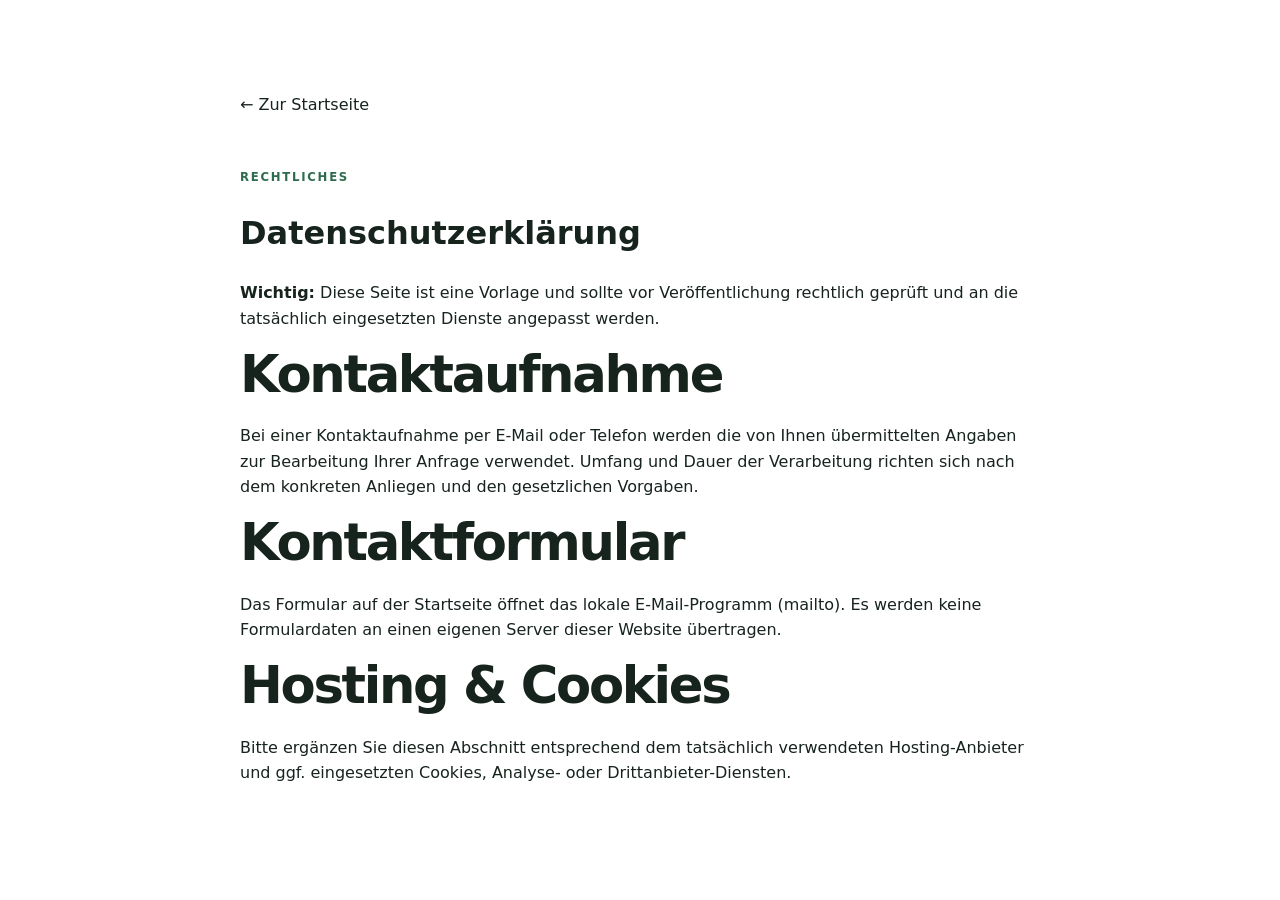
==== datenschutz.html @ 11e71578 "Add files via upload" ====
<!doctype html><html lang="de"><head><meta charset="utf-8"><meta name="viewport" content="width=device-width,initial-scale=1"><title>Datenschutz | InfraVeget</title><link rel="stylesheet" href="styles.css"></head><body><main class="section"><div class="container" style="max-width:800px"><a href="index.html">← Zur Startseite</a><p class="eyebrow" style="margin-top:50px">Rechtliches</p><h1>Datenschutzerklärung</h1><p><strong>Wichtig:</strong> Diese Seite ist eine Vorlage und sollte vor Veröffentlichung rechtlich geprüft und an die tatsächlich eingesetzten Dienste angepasst werden.</p><h2>Kontaktaufnahme</h2><p>Bei einer Kontaktaufnahme per E-Mail oder Telefon werden die von Ihnen übermittelten Angaben zur Bearbeitung Ihrer Anfrage verwendet. Umfang und Dauer der Verarbeitung richten sich nach dem konkreten Anliegen und den gesetzlichen Vorgaben.</p><h2>Kontaktformular</h2><p>Das Formular auf der Startseite öffnet das lokale E-Mail-Programm (mailto). Es werden keine Formulardaten an einen eigenen Server dieser Website übertragen.</p><h2>Hosting & Cookies</h2><p>Bitte ergänzen Sie diesen Abschnitt entsprechend dem tatsächlich verwendeten Hosting-Anbieter und ggf. eingesetzten Cookies, Analyse- oder Drittanbieter-Diensten.</p></div></main></body></html>
---- styles.css ----
:root{--green:#214b38;--green2:#2f6b4f;--lime:#a7c957;--cream:#f4f2e9;--ink:#17231d;--muted:#65716a;--line:#dce2dc;--white:#fff;--shadow:0 18px 55px rgba(24,48,35,.12)}
*{box-sizing:border-box}html{scroll-behavior:smooth}body{margin:0;font-family:Inter,ui-sans-serif,system-ui,-apple-system,BlinkMacSystemFont,"Segoe UI",sans-serif;color:var(--ink);line-height:1.6;background:#fff}a{color:inherit;text-decoration:none}.container{width:min(1120px,92%);margin:auto}
.site-header{position:sticky;top:0;z-index:10;background:rgba(255,255,255,.94);backdrop-filter:blur(12px);border-bottom:1px solid var(--line)}.nav{min-height:76px;display:flex;align-items:center;justify-content:space-between}.brand{display:flex;gap:12px;align-items:center}.brand-mark{width:42px;height:42px;border-radius:12px;background:var(--green);color:#fff;display:grid;place-items:center;font-weight:800;letter-spacing:-1px}.brand strong{display:block;font-size:1.08rem}.brand small{display:block;color:var(--muted);font-size:.68rem}.nav-links{display:flex;gap:28px;align-items:center;font-weight:650;font-size:.92rem}.nav-links a:hover{color:var(--green2)}.nav-cta{padding:10px 16px;border-radius:999px;background:var(--green);color:#fff}.menu-toggle{display:none;border:0;background:none;font-size:1.6rem}
.hero{background:linear-gradient(135deg,#f5f5ec 0%,#eaf1e9 100%);padding:86px 0 62px;overflow:hidden}.hero-grid{display:grid;grid-template-columns:1.12fr .88fr;gap:70px;align-items:center}.eyebrow{text-transform:uppercase;letter-spacing:.15em;font-size:.73rem;font-weight:800;color:var(--green2);margin:0 0 12px}.hero h1{font-size:clamp(3rem,6vw,5.4rem);line-height:.98;letter-spacing:-.06em;margin:0 0 26px}.hero h1 span{color:var(--green2)}.hero-copy{font-size:1.15rem;color:#4d5a53;max-width:650px}.hero-actions{display:flex;gap:12px;margin:30px 0}.btn{display:inline-flex;justify-content:center;align-items:center;border:0;border-radius:12px;padding:13px 20px;font-weight:800;cursor:pointer;font-size:.95rem}.btn-primary{background:var(--green);color:#fff}.btn-primary:hover{background:#173b2b}.btn-secondary{background:#fff;border:1px solid var(--line);color:var(--green)}.trust-row{display:grid;grid-template-columns:repeat(3,1fr);gap:16px;margin-top:38px}.trust-row div{border-left:2px solid var(--lime);padding-left:12px}.trust-row strong,.trust-row span{display:block}.trust-row strong{font-size:.86rem}.trust-row span{font-size:.72rem;color:var(--muted);line-height:1.35;margin-top:4px}.hero-card{background:var(--green);color:#fff;padding:34px;border-radius:28px;box-shadow:var(--shadow);position:relative}.hero-card:before{content:"";position:absolute;width:180px;height:180px;border-radius:50%;background:rgba(167,201,87,.16);right:-55px;top:-55px}.leaf{font-size:2.3rem;color:var(--lime)}.hero-card p{margin:0;color:#b8cfbc;text-transform:uppercase;letter-spacing:.14em;font-size:.7rem;font-weight:800}.hero-card h2{font-size:1.8rem;line-height:1.18;margin:8px 0 24px;letter-spacing:-.03em}.hero-card ul{list-style:none;padding:0;margin:0}.hero-card li{padding:11px 0;border-top:1px solid rgba(255,255,255,.16);font-size:.92rem}.hero-card li:before{content:"✓";color:var(--lime);font-weight:900;margin-right:10px}
.section{padding:92px 0}.alt{background:var(--cream)}.two-col{display:grid;grid-template-columns:1fr 1fr;gap:80px}.section h2{font-size:clamp(2rem,4vw,3.4rem);line-height:1.05;letter-spacing:-.045em;margin:0 0 22px}.intro p{color:#536058}.intro .muted{font-size:.92rem}.section-head{display:flex;justify-content:space-between;align-items:end;gap:40px;margin-bottom:38px}.section-head>p{max-width:390px;color:var(--muted);margin:0}.cards{display:grid;grid-template-columns:repeat(3,1fr);gap:18px}.card{background:#fff;border:1px solid var(--line);border-radius:18px;padding:25px;min-height:245px;transition:.2s}.card:hover{transform:translateY(-4px);box-shadow:var(--shadow)}.icon{font-size:1.7rem;margin-bottom:20px}.card h3{margin:0 0 9px;font-size:1.1rem}.card p{margin:0;color:var(--muted);font-size:.9rem}
.season-grid{display:grid;grid-template-columns:repeat(4,1fr);gap:16px}.season{border-top:3px solid var(--green);padding-top:18px}.season span{font-size:.7rem;color:var(--green2);font-weight:900;letter-spacing:.12em}.season h3{font-size:1.35rem;margin:7px 0}.season p{color:var(--muted);font-size:.9rem}
.dark{background:var(--green);color:#fff}.dark .eyebrow{color:var(--lime)}.promise-grid{display:grid;grid-template-columns:repeat(4,1fr);gap:30px;margin-top:46px}.promise-grid>div{border-top:1px solid rgba(255,255,255,.25);padding-top:18px}.promise-grid strong{color:var(--lime);font-size:.75rem}.promise-grid h3{margin:8px 0}.promise-grid p{color:#c5d2ca;font-size:.88rem}
.cta-section{background:#f7f8f4}.contact-grid{display:grid;grid-template-columns:1fr 1fr;gap:80px}.contact-details{display:grid;gap:14px;margin-top:32px}.contact-details a,.contact-details div{padding:14px 0;border-bottom:1px solid var(--line);font-weight:700}.contact-details span{display:block;text-transform:uppercase;letter-spacing:.1em;font-size:.65rem;color:var(--muted);font-weight:800;margin-bottom:2px}.contact-form{background:#fff;padding:30px;border-radius:20px;border:1px solid var(--line);box-shadow:var(--shadow)}label{display:block;font-size:.8rem;font-weight:800;margin-bottom:14px}input,textarea{width:100%;font:inherit;margin-top:6px;border:1px solid #ccd5ce;border-radius:10px;padding:12px;background:#fbfcfa;outline:none}input:focus,textarea:focus{border-color:var(--green2);box-shadow:0 0 0 3px rgba(47,107,79,.1)}textarea{resize:vertical}.contact-form .btn{width:100%;margin-top:5px}.contact-form small{display:block;color:var(--muted);font-size:.68rem;margin-top:12px}.optional{color:var(--muted);font-weight:500}
footer{background:#13231b;color:#cbd5cf;padding:30px 0}.footer-grid{display:grid;grid-template-columns:1fr auto auto;gap:30px;align-items:center;font-size:.78rem}.footer-grid strong{color:#fff;font-size:1rem}.footer-grid p{margin:3px 0 0}.footer-grid a{margin-left:20px}.footer-grid a:hover{color:#fff}
@media(max-width:850px){.nav-links{display:none;position:absolute;left:4%;right:4%;top:70px;background:#fff;border:1px solid var(--line);border-radius:14px;padding:14px;flex-direction:column;align-items:stretch;box-shadow:var(--shadow)}.nav-links.open{display:flex}.nav-links a{padding:9px 10px}.menu-toggle{display:block}.hero-grid,.two-col,.contact-grid{grid-template-columns:1fr;gap:42px}.hero{padding-top:55px}.cards{grid-template-columns:repeat(2,1fr)}.season-grid{grid-template-columns:repeat(2,1fr)}.promise-grid{grid-template-columns:repeat(2,1fr)}.section-head{display:block}.section-head>p{margin-top:15px}.footer-grid{grid-template-columns:1fr}.footer-grid a{margin:0 18px 0 0}}
@media(max-width:560px){.hero h1{font-size:3rem}.trust-row,.cards,.season-grid,.promise-grid{grid-template-columns:1fr}.hero-card{padding:25px}.section{padding:65px 0}.hero-actions{flex-direction:column}.btn{width:100%}}
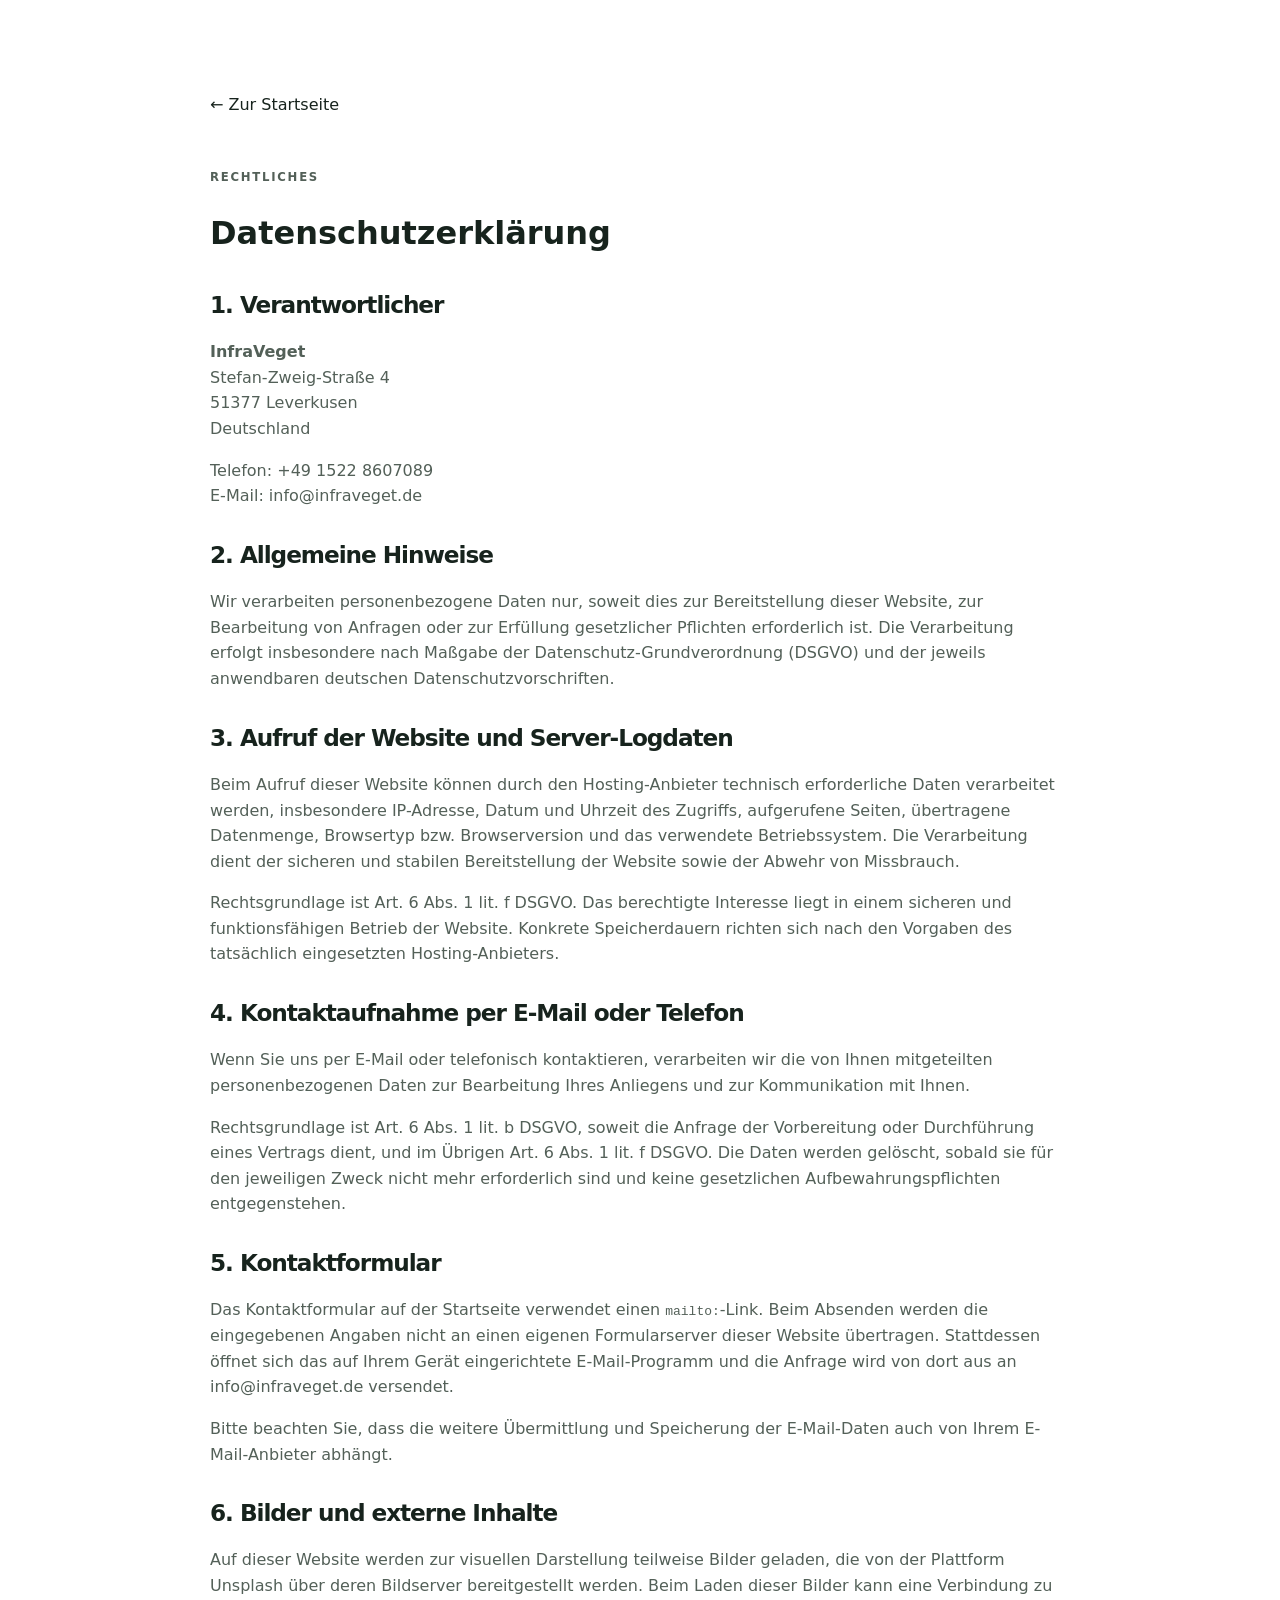
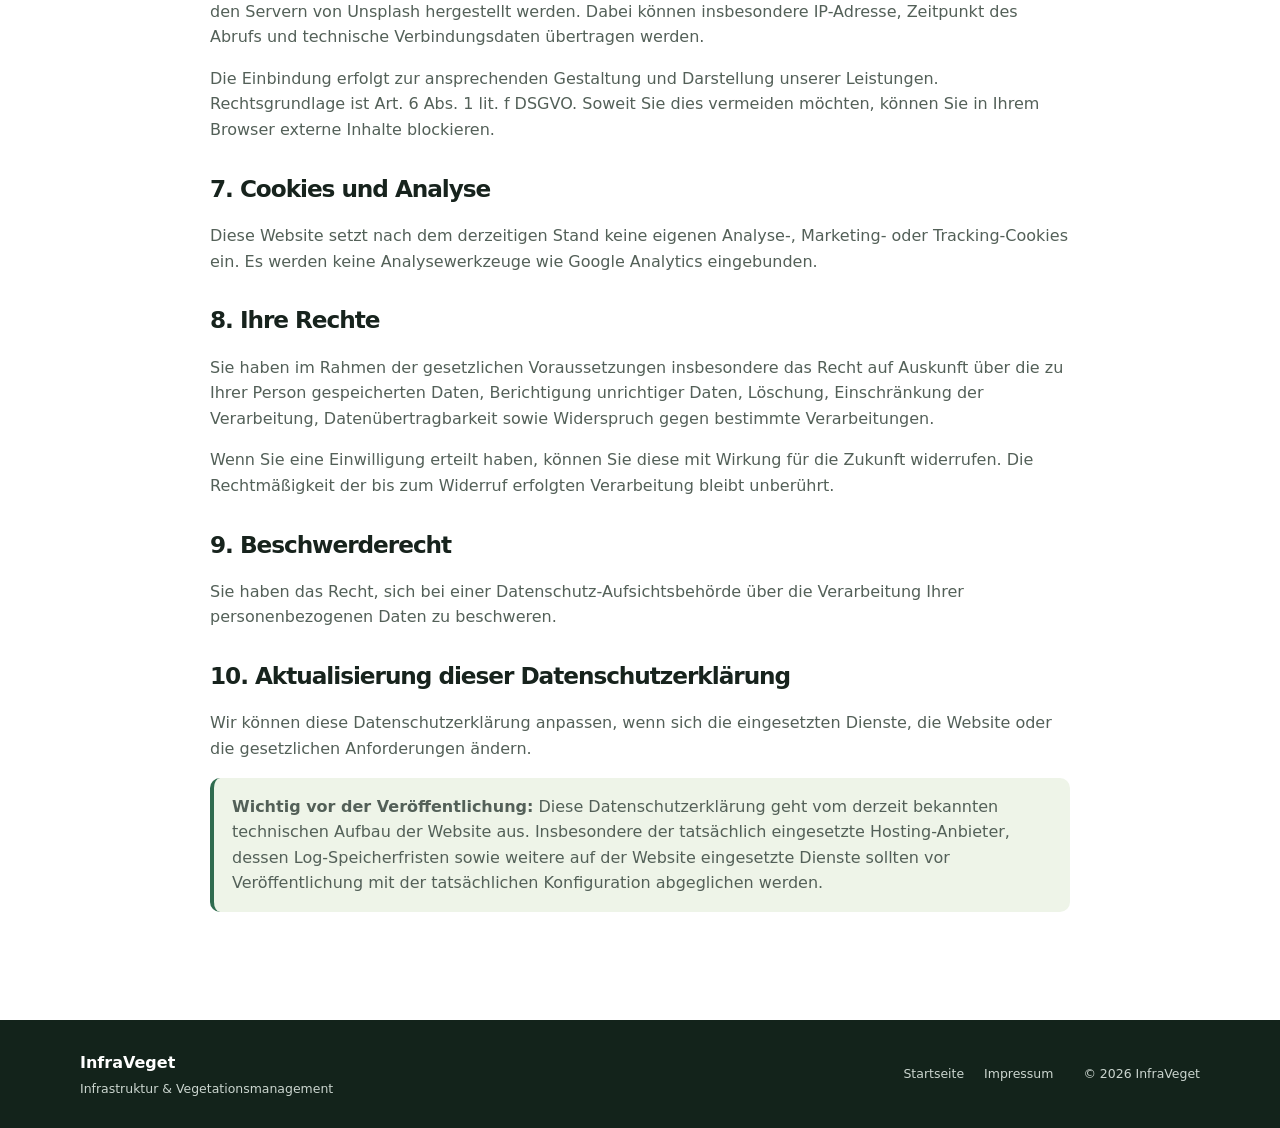
==== commit 17e56629: "Add files via upload" ====
--- a/datenschutz.html
+++ b/datenschutz.html
@@ -1 +1,50 @@
-<!doctype html><html lang="de"><head><meta charset="utf-8"><meta name="viewport" content="width=device-width,initial-scale=1"><title>Datenschutz | InfraVeget</title><link rel="stylesheet" href="styles.css"></head><body><main class="section"><div class="container" style="max-width:800px"><a href="index.html">← Zur Startseite</a><p class="eyebrow" style="margin-top:50px">Rechtliches</p><h1>Datenschutzerklärung</h1><p><strong>Wichtig:</strong> Diese Seite ist eine Vorlage und sollte vor Veröffentlichung rechtlich geprüft und an die tatsächlich eingesetzten Dienste angepasst werden.</p><h2>Kontaktaufnahme</h2><p>Bei einer Kontaktaufnahme per E-Mail oder Telefon werden die von Ihnen übermittelten Angaben zur Bearbeitung Ihrer Anfrage verwendet. Umfang und Dauer der Verarbeitung richten sich nach dem konkreten Anliegen und den gesetzlichen Vorgaben.</p><h2>Kontaktformular</h2><p>Das Formular auf der Startseite öffnet das lokale E-Mail-Programm (mailto). Es werden keine Formulardaten an einen eigenen Server dieser Website übertragen.</p><h2>Hosting & Cookies</h2><p>Bitte ergänzen Sie diesen Abschnitt entsprechend dem tatsächlich verwendeten Hosting-Anbieter und ggf. eingesetzten Cookies, Analyse- oder Drittanbieter-Diensten.</p></div></main></body></html>+<!doctype html>
+<html lang="de">
+<head><meta charset="utf-8"><meta name="viewport" content="width=device-width,initial-scale=1"><title>Datenschutzerklärung | InfraVeget</title><link rel="icon" href="assets/logo.png" type="image/png"><link rel="stylesheet" href="styles.css"></head>
+<body>
+<main class="section"><div class="container legal-page">
+<a href="index.html">← Zur Startseite</a>
+<p class="eyebrow" style="margin-top:50px">Rechtliches</p>
+<h1>Datenschutzerklärung</h1>
+
+<h2>1. Verantwortlicher</h2>
+<p><strong>InfraVeget</strong><br>Stefan-Zweig-Straße 4<br>51377 Leverkusen<br>Deutschland</p>
+<p>Telefon: +49 1522 8607089<br>E-Mail: <a href="mailto:info@infraveget.de">info@infraveget.de</a></p>
+
+<h2>2. Allgemeine Hinweise</h2>
+<p>Wir verarbeiten personenbezogene Daten nur, soweit dies zur Bereitstellung dieser Website, zur Bearbeitung von Anfragen oder zur Erfüllung gesetzlicher Pflichten erforderlich ist. Die Verarbeitung erfolgt insbesondere nach Maßgabe der Datenschutz-Grundverordnung (DSGVO) und der jeweils anwendbaren deutschen Datenschutzvorschriften.</p>
+
+<h2>3. Aufruf der Website und Server-Logdaten</h2>
+<p>Beim Aufruf dieser Website können durch den Hosting-Anbieter technisch erforderliche Daten verarbeitet werden, insbesondere IP-Adresse, Datum und Uhrzeit des Zugriffs, aufgerufene Seiten, übertragene Datenmenge, Browsertyp bzw. Browserversion und das verwendete Betriebssystem. Die Verarbeitung dient der sicheren und stabilen Bereitstellung der Website sowie der Abwehr von Missbrauch.</p>
+<p>Rechtsgrundlage ist Art. 6 Abs. 1 lit. f DSGVO. Das berechtigte Interesse liegt in einem sicheren und funktionsfähigen Betrieb der Website. Konkrete Speicherdauern richten sich nach den Vorgaben des tatsächlich eingesetzten Hosting-Anbieters.</p>
+
+<h2>4. Kontaktaufnahme per E-Mail oder Telefon</h2>
+<p>Wenn Sie uns per E-Mail oder telefonisch kontaktieren, verarbeiten wir die von Ihnen mitgeteilten personenbezogenen Daten zur Bearbeitung Ihres Anliegens und zur Kommunikation mit Ihnen.</p>
+<p>Rechtsgrundlage ist Art. 6 Abs. 1 lit. b DSGVO, soweit die Anfrage der Vorbereitung oder Durchführung eines Vertrags dient, und im Übrigen Art. 6 Abs. 1 lit. f DSGVO. Die Daten werden gelöscht, sobald sie für den jeweiligen Zweck nicht mehr erforderlich sind und keine gesetzlichen Aufbewahrungspflichten entgegenstehen.</p>
+
+<h2>5. Kontaktformular</h2>
+<p>Das Kontaktformular auf der Startseite verwendet einen <code>mailto:</code>-Link. Beim Absenden werden die eingegebenen Angaben nicht an einen eigenen Formularserver dieser Website übertragen. Stattdessen öffnet sich das auf Ihrem Gerät eingerichtete E-Mail-Programm und die Anfrage wird von dort aus an <a href="mailto:info@infraveget.de">info@infraveget.de</a> versendet.</p>
+<p>Bitte beachten Sie, dass die weitere Übermittlung und Speicherung der E-Mail-Daten auch von Ihrem E-Mail-Anbieter abhängt.</p>
+
+<h2>6. Bilder und externe Inhalte</h2>
+<p>Auf dieser Website werden zur visuellen Darstellung teilweise Bilder geladen, die von der Plattform Unsplash über deren Bildserver bereitgestellt werden. Beim Laden dieser Bilder kann eine Verbindung zu den Servern von Unsplash hergestellt werden. Dabei können insbesondere IP-Adresse, Zeitpunkt des Abrufs und technische Verbindungsdaten übertragen werden.</p>
+<p>Die Einbindung erfolgt zur ansprechenden Gestaltung und Darstellung unserer Leistungen. Rechtsgrundlage ist Art. 6 Abs. 1 lit. f DSGVO. Soweit Sie dies vermeiden möchten, können Sie in Ihrem Browser externe Inhalte blockieren.</p>
+
+<h2>7. Cookies und Analyse</h2>
+<p>Diese Website setzt nach dem derzeitigen Stand keine eigenen Analyse-, Marketing- oder Tracking-Cookies ein. Es werden keine Analysewerkzeuge wie Google Analytics eingebunden.</p>
+
+<h2>8. Ihre Rechte</h2>
+<p>Sie haben im Rahmen der gesetzlichen Voraussetzungen insbesondere das Recht auf Auskunft über die zu Ihrer Person gespeicherten Daten, Berichtigung unrichtiger Daten, Löschung, Einschränkung der Verarbeitung, Datenübertragbarkeit sowie Widerspruch gegen bestimmte Verarbeitungen.</p>
+<p>Wenn Sie eine Einwilligung erteilt haben, können Sie diese mit Wirkung für die Zukunft widerrufen. Die Rechtmäßigkeit der bis zum Widerruf erfolgten Verarbeitung bleibt unberührt.</p>
+
+<h2>9. Beschwerderecht</h2>
+<p>Sie haben das Recht, sich bei einer Datenschutz-Aufsichtsbehörde über die Verarbeitung Ihrer personenbezogenen Daten zu beschweren.</p>
+
+<h2>10. Aktualisierung dieser Datenschutzerklärung</h2>
+<p>Wir können diese Datenschutzerklärung anpassen, wenn sich die eingesetzten Dienste, die Website oder die gesetzlichen Anforderungen ändern.</p>
+
+<p class="legal-note"><strong>Wichtig vor der Veröffentlichung:</strong> Diese Datenschutzerklärung geht vom derzeit bekannten technischen Aufbau der Website aus. Insbesondere der tatsächlich eingesetzte Hosting-Anbieter, dessen Log-Speicherfristen sowie weitere auf der Website eingesetzte Dienste sollten vor Veröffentlichung mit der tatsächlichen Konfiguration abgeglichen werden.</p>
+</div></main>
+<footer><div class="container footer-grid"><div><strong>InfraVeget</strong><p>Infrastruktur & Vegetationsmanagement</p></div><div><a href="index.html">Startseite</a><a href="impressum.html">Impressum</a></div><div>© <span id="year"></span> InfraVeget</div></div></footer>
+<script src="script.js"></script>
+</body></html>
--- a/styles.css
+++ b/styles.css
@@ -1,11 +1,13 @@
 :root{--green:#214b38;--green2:#2f6b4f;--lime:#a7c957;--cream:#f4f2e9;--ink:#17231d;--muted:#65716a;--line:#dce2dc;--white:#fff;--shadow:0 18px 55px rgba(24,48,35,.12)}
 *{box-sizing:border-box}html{scroll-behavior:smooth}body{margin:0;font-family:Inter,ui-sans-serif,system-ui,-apple-system,BlinkMacSystemFont,"Segoe UI",sans-serif;color:var(--ink);line-height:1.6;background:#fff}a{color:inherit;text-decoration:none}.container{width:min(1120px,92%);margin:auto}
-.site-header{position:sticky;top:0;z-index:10;background:rgba(255,255,255,.94);backdrop-filter:blur(12px);border-bottom:1px solid var(--line)}.nav{min-height:76px;display:flex;align-items:center;justify-content:space-between}.brand{display:flex;gap:12px;align-items:center}.brand-mark{width:42px;height:42px;border-radius:12px;background:var(--green);color:#fff;display:grid;place-items:center;font-weight:800;letter-spacing:-1px}.brand strong{display:block;font-size:1.08rem}.brand small{display:block;color:var(--muted);font-size:.68rem}.nav-links{display:flex;gap:28px;align-items:center;font-weight:650;font-size:.92rem}.nav-links a:hover{color:var(--green2)}.nav-cta{padding:10px 16px;border-radius:999px;background:var(--green);color:#fff}.menu-toggle{display:none;border:0;background:none;font-size:1.6rem}
-.hero{background:linear-gradient(135deg,#f5f5ec 0%,#eaf1e9 100%);padding:86px 0 62px;overflow:hidden}.hero-grid{display:grid;grid-template-columns:1.12fr .88fr;gap:70px;align-items:center}.eyebrow{text-transform:uppercase;letter-spacing:.15em;font-size:.73rem;font-weight:800;color:var(--green2);margin:0 0 12px}.hero h1{font-size:clamp(3rem,6vw,5.4rem);line-height:.98;letter-spacing:-.06em;margin:0 0 26px}.hero h1 span{color:var(--green2)}.hero-copy{font-size:1.15rem;color:#4d5a53;max-width:650px}.hero-actions{display:flex;gap:12px;margin:30px 0}.btn{display:inline-flex;justify-content:center;align-items:center;border:0;border-radius:12px;padding:13px 20px;font-weight:800;cursor:pointer;font-size:.95rem}.btn-primary{background:var(--green);color:#fff}.btn-primary:hover{background:#173b2b}.btn-secondary{background:#fff;border:1px solid var(--line);color:var(--green)}.trust-row{display:grid;grid-template-columns:repeat(3,1fr);gap:16px;margin-top:38px}.trust-row div{border-left:2px solid var(--lime);padding-left:12px}.trust-row strong,.trust-row span{display:block}.trust-row strong{font-size:.86rem}.trust-row span{font-size:.72rem;color:var(--muted);line-height:1.35;margin-top:4px}.hero-card{background:var(--green);color:#fff;padding:34px;border-radius:28px;box-shadow:var(--shadow);position:relative}.hero-card:before{content:"";position:absolute;width:180px;height:180px;border-radius:50%;background:rgba(167,201,87,.16);right:-55px;top:-55px}.leaf{font-size:2.3rem;color:var(--lime)}.hero-card p{margin:0;color:#b8cfbc;text-transform:uppercase;letter-spacing:.14em;font-size:.7rem;font-weight:800}.hero-card h2{font-size:1.8rem;line-height:1.18;margin:8px 0 24px;letter-spacing:-.03em}.hero-card ul{list-style:none;padding:0;margin:0}.hero-card li{padding:11px 0;border-top:1px solid rgba(255,255,255,.16);font-size:.92rem}.hero-card li:before{content:"✓";color:var(--lime);font-weight:900;margin-right:10px}
-.section{padding:92px 0}.alt{background:var(--cream)}.two-col{display:grid;grid-template-columns:1fr 1fr;gap:80px}.section h2{font-size:clamp(2rem,4vw,3.4rem);line-height:1.05;letter-spacing:-.045em;margin:0 0 22px}.intro p{color:#536058}.intro .muted{font-size:.92rem}.section-head{display:flex;justify-content:space-between;align-items:end;gap:40px;margin-bottom:38px}.section-head>p{max-width:390px;color:var(--muted);margin:0}.cards{display:grid;grid-template-columns:repeat(3,1fr);gap:18px}.card{background:#fff;border:1px solid var(--line);border-radius:18px;padding:25px;min-height:245px;transition:.2s}.card:hover{transform:translateY(-4px);box-shadow:var(--shadow)}.icon{font-size:1.7rem;margin-bottom:20px}.card h3{margin:0 0 9px;font-size:1.1rem}.card p{margin:0;color:var(--muted);font-size:.9rem}
-.season-grid{display:grid;grid-template-columns:repeat(4,1fr);gap:16px}.season{border-top:3px solid var(--green);padding-top:18px}.season span{font-size:.7rem;color:var(--green2);font-weight:900;letter-spacing:.12em}.season h3{font-size:1.35rem;margin:7px 0}.season p{color:var(--muted);font-size:.9rem}
+.site-header{position:sticky;top:0;z-index:20;background:rgba(255,255,255,.96);backdrop-filter:blur(12px);border-bottom:1px solid var(--line)}.nav{min-height:76px;display:flex;align-items:center;justify-content:space-between}.brand{display:flex;gap:10px;align-items:center}.brand-logo{width:58px;height:45px;object-fit:contain}.brand strong{display:block;font-size:1.08rem}.brand small{display:block;color:var(--muted);font-size:.68rem}.nav-links{display:flex;gap:28px;align-items:center;font-weight:650;font-size:.92rem}.nav-links a:hover{color:var(--green2)}.nav-cta{padding:10px 16px;border-radius:999px;background:var(--green);color:#fff}.menu-toggle{display:none;border:0;background:none;font-size:1.6rem}
+.hero{position:relative;background:linear-gradient(135deg,#f5f5ec 0%,#eaf1e9 100%);padding:58px 0 62px;overflow:hidden}.hero-image{position:absolute;inset:0 0 0 54%;background:linear-gradient(90deg,#edf2e9 0%,rgba(237,242,233,.72) 18%,rgba(237,242,233,.1) 65%),url('https://images.unsplash.com/photo-1667289412310-e516ce195187?auto=format&fit=crop&fm=jpg&q=82&w=1800') center/cover;opacity:.92}.hero-grid{position:relative;z-index:1;display:grid;grid-template-columns:1.05fr .95fr;gap:58px;align-items:center}.hero-content{max-width:720px}.hero-logo{display:none}.eyebrow{text-transform:uppercase;letter-spacing:.15em;font-size:.73rem;font-weight:800;color:var(--green2);margin:0 0 12px}.hero h1{font-size:clamp(3rem,6vw,5.4rem);line-height:.98;letter-spacing:-.06em;margin:0 0 26px}.hero h1 span{color:var(--green2)}.hero-copy{font-size:1.15rem;color:#4d5a53;max-width:650px}.hero-copy strong{color:var(--green)}.price-badge{display:flex;gap:14px;align-items:center;margin-top:24px;padding:14px 18px;border:1px solid #d6e0d3;background:rgba(255,255,255,.78);border-radius:16px;max-width:520px}.price-badge span{background:var(--lime);color:#193121;border-radius:999px;padding:6px 11px;font-weight:900;font-size:.72rem;white-space:nowrap}.price-badge strong{font-size:.82rem}.hero-actions{display:flex;gap:12px;margin:30px 0}.btn{display:inline-flex;justify-content:center;align-items:center;border:0;border-radius:12px;padding:13px 20px;font-weight:800;cursor:pointer;font-size:.95rem}.btn-primary{background:var(--green);color:#fff}.btn-primary:hover{background:#173b2b}.btn-secondary{background:#fff;border:1px solid var(--line);color:var(--green)}.trust-row{display:grid;grid-template-columns:repeat(3,1fr);gap:16px;margin-top:38px}.trust-row div{border-left:2px solid var(--lime);padding-left:12px}.trust-row strong,.trust-row span{display:block}.trust-row strong{font-size:.86rem}.trust-row span{font-size:.72rem;color:var(--muted);line-height:1.35;margin-top:4px}.hero-card{background:var(--green);color:#fff;border-radius:28px;box-shadow:var(--shadow);position:relative;overflow:hidden}.hero-card-photo{height:185px;background:url('https://images.unsplash.com/photo-1768245076238-92a98be0a431?auto=format&fit=crop&fm=jpg&q=82&w=1400') center/cover}.hero-card-body{padding:30px 34px}.hero-card p{margin:0;color:#b8cfbc;text-transform:uppercase;letter-spacing:.14em;font-size:.7rem;font-weight:800}.hero-card h2{font-size:1.8rem;line-height:1.18;margin:8px 0 24px;letter-spacing:-.03em}.hero-card ul{list-style:none;padding:0;margin:0}.hero-card li{padding:11px 0;border-top:1px solid rgba(255,255,255,.16);font-size:.92rem}.hero-card li:before{content:"✓";color:var(--lime);font-weight:900;margin-right:10px}
+.section{padding:92px 0}.alt{background:var(--cream)}.two-col{display:grid;grid-template-columns:1fr 1fr;gap:80px}.section h2{font-size:clamp(2rem,4vw,3.4rem);line-height:1.05;letter-spacing:-.045em;margin:0 0 22px}.intro p{color:#536058}.intro .muted{font-size:.92rem}.intro-photo{min-height:420px;border-radius:26px;background:url('https://images.unsplash.com/photo-1543309959-4d45288d1629?auto=format&fit=crop&fm=jpg&q=82&w=1600') center/cover;box-shadow:var(--shadow)}.section-head{display:flex;justify-content:space-between;align-items:end;gap:40px;margin-bottom:38px}.section-head>p{max-width:390px;color:var(--muted);margin:0}.cards{display:grid;grid-template-columns:repeat(3,1fr);gap:18px}.card{background:#fff;border:1px solid var(--line);border-radius:18px;padding:0 25px 25px;min-height:285px;overflow:hidden;transition:.2s}.card:hover{transform:translateY(-4px);box-shadow:var(--shadow)}.card-image{height:135px;margin:0 -25px 20px;background-size:cover;background-position:center}.tree-image{background-image:url('https://images.unsplash.com/photo-1667289412310-e516ce195187?auto=format&fit=crop&fm=jpg&q=82&w=1000')}.garden-image{background-image:url('https://images.unsplash.com/photo-1543309959-4d45288d1629?auto=format&fit=crop&fm=jpg&q=82&w=1000')}.property-image{background-image:url('https://images.unsplash.com/photo-1768245076238-92a98be0a431?auto=format&fit=crop&fm=jpg&q=82&w=1000')}.icon{font-size:1.7rem;margin-bottom:12px}.card h3{margin:0 0 9px;font-size:1.1rem}.card p{margin:0;color:var(--muted);font-size:.9rem}
+.gallery-section{background:#fbfcfa}.gallery{display:grid;grid-template-columns:1.35fr 1fr 1fr;gap:16px}.gallery-item{position:relative;height:310px;border-radius:20px;overflow:hidden;background:#ddd}.gallery-item.large{height:310px}.gallery-item img{width:100%;height:100%;object-fit:cover;display:block;transition:transform .35s}.gallery-item:hover img{transform:scale(1.04)}.gallery-item:after{content:"";position:absolute;inset:45% 0 0;background:linear-gradient(transparent,rgba(0,0,0,.68))}.gallery-item span{position:absolute;z-index:2;left:20px;bottom:18px;color:#fff;font-weight:800;font-size:.95rem}
+.season-grid{display:grid;grid-template-columns:repeat(4,1fr);gap:16px}.season{border-top:3px solid var(--green);padding-top:18px}.season span{font-size:.7rem;color:var(--green2);font-weight:900;letter-spacing:.12em}.season h3{font-size:1.35rem;margin:7px 0}.season p{color:var(--muted);font-size:.9rem}.price-section{background:#eef4e8}.price-grid{display:grid;grid-template-columns:1fr 1fr;gap:80px;align-items:center}.price-grid p{color:#536058}.price-grid .btn{margin-top:12px}
 .dark{background:var(--green);color:#fff}.dark .eyebrow{color:var(--lime)}.promise-grid{display:grid;grid-template-columns:repeat(4,1fr);gap:30px;margin-top:46px}.promise-grid>div{border-top:1px solid rgba(255,255,255,.25);padding-top:18px}.promise-grid strong{color:var(--lime);font-size:.75rem}.promise-grid h3{margin:8px 0}.promise-grid p{color:#c5d2ca;font-size:.88rem}
 .cta-section{background:#f7f8f4}.contact-grid{display:grid;grid-template-columns:1fr 1fr;gap:80px}.contact-details{display:grid;gap:14px;margin-top:32px}.contact-details a,.contact-details div{padding:14px 0;border-bottom:1px solid var(--line);font-weight:700}.contact-details span{display:block;text-transform:uppercase;letter-spacing:.1em;font-size:.65rem;color:var(--muted);font-weight:800;margin-bottom:2px}.contact-form{background:#fff;padding:30px;border-radius:20px;border:1px solid var(--line);box-shadow:var(--shadow)}label{display:block;font-size:.8rem;font-weight:800;margin-bottom:14px}input,textarea{width:100%;font:inherit;margin-top:6px;border:1px solid #ccd5ce;border-radius:10px;padding:12px;background:#fbfcfa;outline:none}input:focus,textarea:focus{border-color:var(--green2);box-shadow:0 0 0 3px rgba(47,107,79,.1)}textarea{resize:vertical}.contact-form .btn{width:100%;margin-top:5px}.contact-form small{display:block;color:var(--muted);font-size:.68rem;margin-top:12px}.optional{color:var(--muted);font-weight:500}
 footer{background:#13231b;color:#cbd5cf;padding:30px 0}.footer-grid{display:grid;grid-template-columns:1fr auto auto;gap:30px;align-items:center;font-size:.78rem}.footer-grid strong{color:#fff;font-size:1rem}.footer-grid p{margin:3px 0 0}.footer-grid a{margin-left:20px}.footer-grid a:hover{color:#fff}
-@media(max-width:850px){.nav-links{display:none;position:absolute;left:4%;right:4%;top:70px;background:#fff;border:1px solid var(--line);border-radius:14px;padding:14px;flex-direction:column;align-items:stretch;box-shadow:var(--shadow)}.nav-links.open{display:flex}.nav-links a{padding:9px 10px}.menu-toggle{display:block}.hero-grid,.two-col,.contact-grid{grid-template-columns:1fr;gap:42px}.hero{padding-top:55px}.cards{grid-template-columns:repeat(2,1fr)}.season-grid{grid-template-columns:repeat(2,1fr)}.promise-grid{grid-template-columns:repeat(2,1fr)}.section-head{display:block}.section-head>p{margin-top:15px}.footer-grid{grid-template-columns:1fr}.footer-grid a{margin:0 18px 0 0}}
-@media(max-width:560px){.hero h1{font-size:3rem}.trust-row,.cards,.season-grid,.promise-grid{grid-template-columns:1fr}.hero-card{padding:25px}.section{padding:65px 0}.hero-actions{flex-direction:column}.btn{width:100%}}
+.legal-page{max-width:860px}.legal-page h2{font-size:1.45rem;margin-top:34px}.legal-page h3{font-size:1.05rem;margin-top:25px}.legal-page p,.legal-page li{color:#536058}.legal-page ul{padding-left:20px}.legal-note{padding:16px 18px;background:#eef4e8;border-left:4px solid var(--green2);border-radius:10px}
+@media(max-width:850px){.nav-links{display:none;position:absolute;left:4%;right:4%;top:70px;background:#fff;border:1px solid var(--line);border-radius:14px;padding:14px;flex-direction:column;align-items:stretch;box-shadow:var(--shadow)}.nav-links.open{display:flex}.nav-links a{padding:9px 10px}.menu-toggle{display:block}.hero-image{left:0;opacity:.22}.hero-grid,.two-col,.contact-grid,.price-grid{grid-template-columns:1fr;gap:42px}.hero{padding-top:45px}.hero-card{max-width:620px}.cards{grid-template-columns:repeat(2,1fr)}.season-grid{grid-template-columns:repeat(2,1fr)}.promise-grid{grid-template-columns:repeat(2,1fr)}.gallery{grid-template-columns:1fr 1fr}.gallery-item.large{grid-column:1/-1}.section-head{display:block}.section-head>p{margin-top:15px}.footer-grid{grid-template-columns:1fr}.footer-grid a{margin:0 18px 0 0}}
+@media(max-width:560px){.brand-logo{width:50px;height:40px}.brand small{display:none}.hero h1{font-size:3rem}.trust-row,.cards,.season-grid,.promise-grid,.gallery{grid-template-columns:1fr}.hero-card{border-radius:20px}.hero-card-body{padding:25px}.section{padding:65px 0}.hero-actions{flex-direction:column}.btn{width:100%}.price-badge{align-items:flex-start;flex-direction:column}.gallery-item,.gallery-item.large{height:260px}.intro-photo{min-height:300px}}
